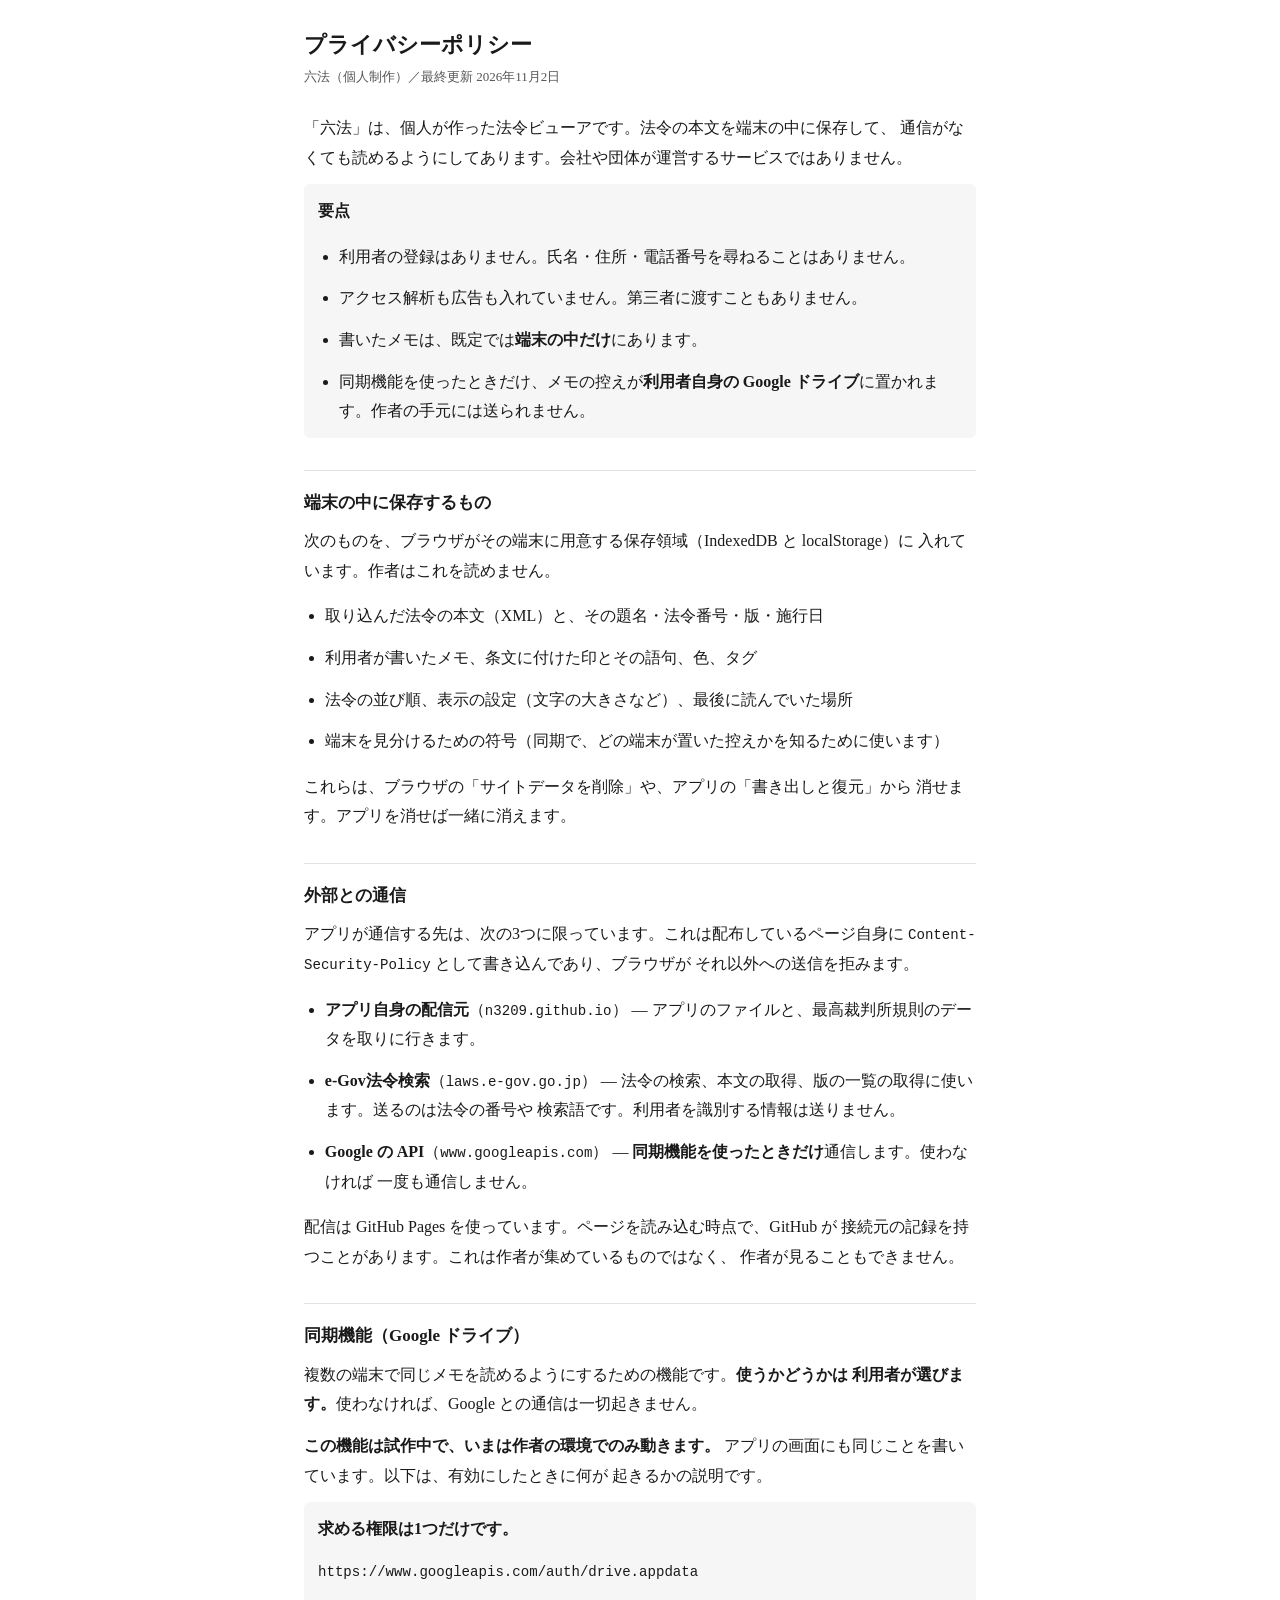
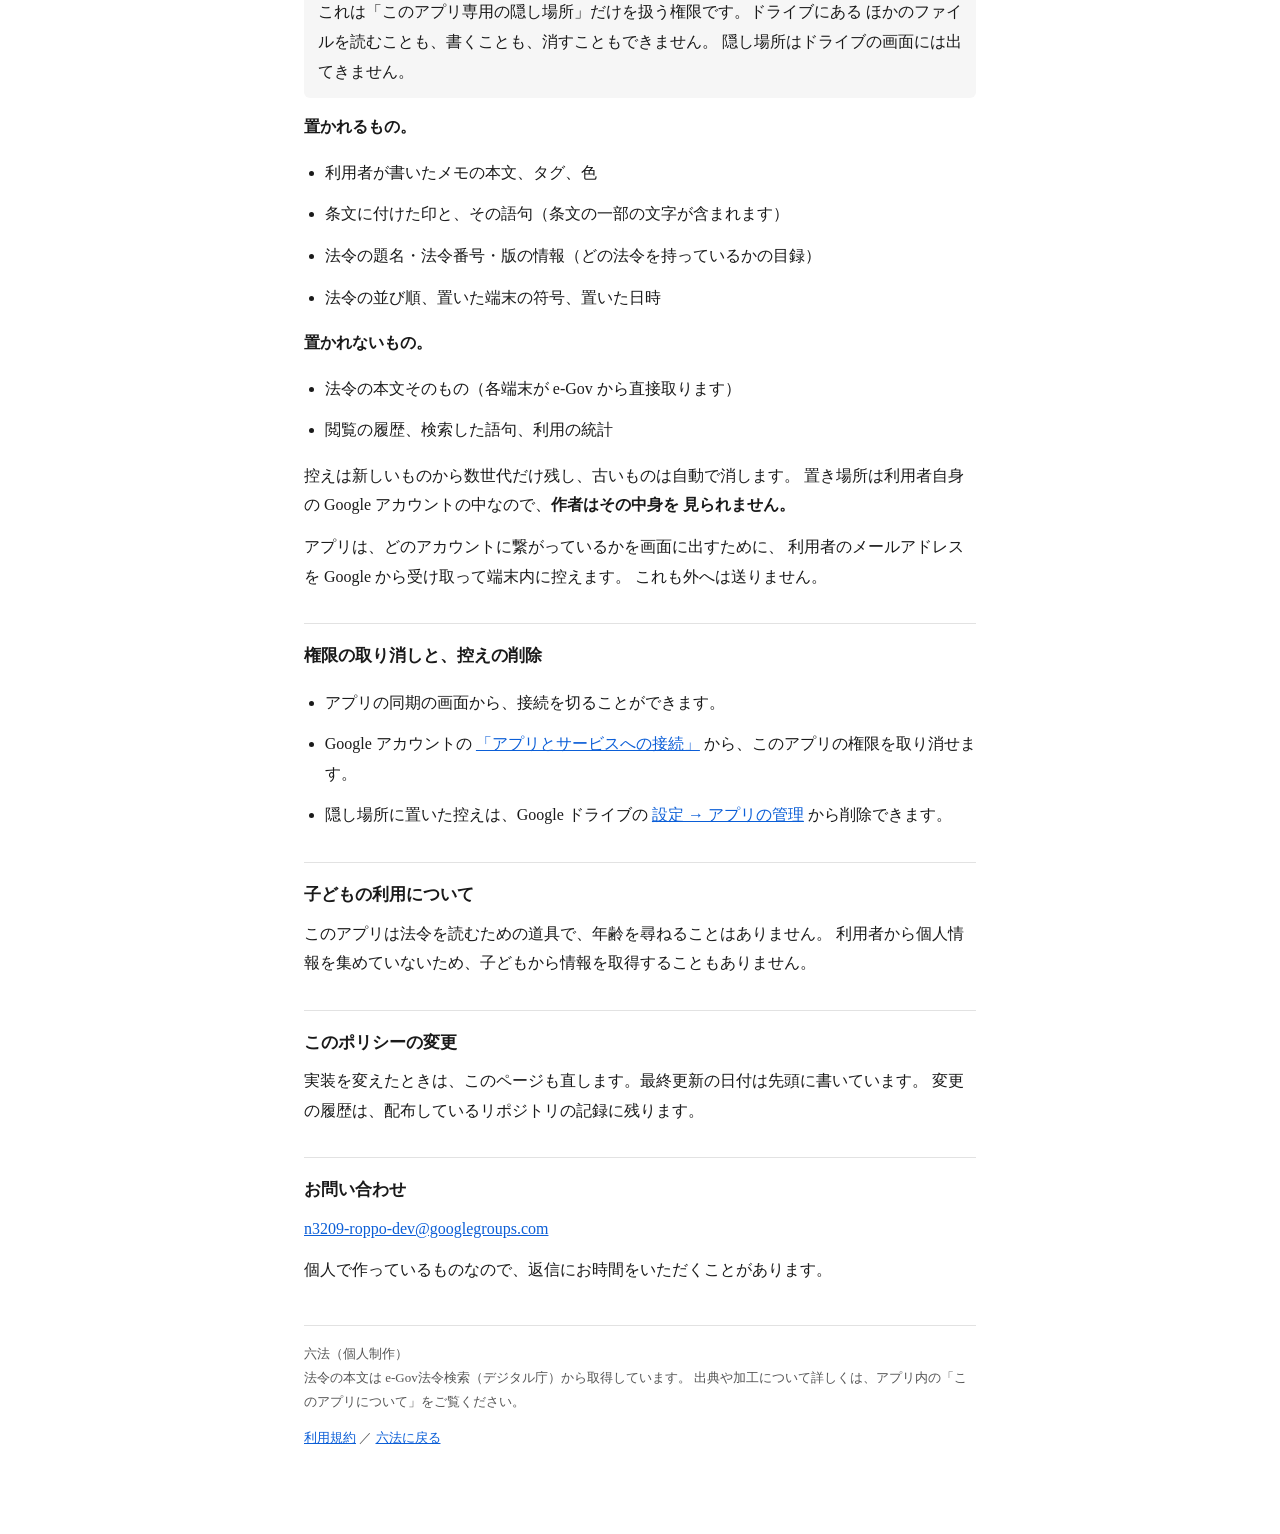
==== privacy.html @ c467ec53 "v120: プライバシーポリシーと利用規約を置く Google の同意画面から直接来るので、アプリ本体から独立させた1枚ずつにする。 JS も style.css も読まない。アプリが壊れていても読め" ====
<!DOCTYPE html>
<html lang="ja">
<head>
<meta charset="UTF-8">
<!--
  プライバシーポリシー。

  アプリ本体から独立させている。JSを読まないし、style.css にも依存しない。
  Google の同意画面からここへ飛んでくるので、アプリが壊れていても読めなければ
  意味がない。

  **書いてあることは、実装から確かめたものだけにする。** 確かめ方を残しておく。

    接続先        index.html の Content-Security-Policy（connect-src）
    解析・広告    配布物に該当するコードが0件（analytics / gtag / sentry 等）
    端末の保存    core.js の IndexedDB と、boot.js の localStorage
    Drive の中身  core.js の buildSnapshot（records に法令XMLは無い）
    スコープ      sync.js の G_SCOPE（drive.appdata の1本だけ）

  実装を変えたら、ここも直す。
-->
<meta name="viewport" content="width=device-width, initial-scale=1">
<meta name="robots" content="index,follow">
<title>プライバシーポリシー — 六法</title>
<style>
  :root {
    --bg: #fff; --fg: #1a1a1a; --dim: #555; --line: #e2e2e2;
    --box: #f6f6f6; --link: #0b5ed7;
  }
  @media (prefers-color-scheme: dark) {
    :root {
      --bg: #16181a; --fg: #e8e8e8; --dim: #a8a8a8; --line: #2e3236;
      --box: #1e2124; --link: #7db3ff;
    }
  }
  * { box-sizing: border-box; }
  body {
    margin: 0; padding: 28px 16px 72px;
    background: var(--bg); color: var(--fg);
    font-family: "Hiragino Mincho ProN", "Yu Mincho", serif;
    font-size: 16px; line-height: 1.85;
    -webkit-text-size-adjust: 100%;
  }
  main { max-width: 42rem; margin: 0 auto; }
  h1 { font-size: 22px; line-height: 1.5; margin: 0 0 4px; }
  h2 {
    font-size: 17px; margin: 32px 0 8px;
    padding-top: 16px; border-top: 1px solid var(--line);
  }
  p, li { margin: 0 0 12px; }
  ul { padding-left: 1.3em; }
  .meta { color: var(--dim); font-size: 13px; margin: 0 0 24px; }
  .box {
    background: var(--box); border-radius: 6px;
    padding: 12px 14px; margin: 0 0 14px;
  }
  .box p:last-child, .box ul:last-child, .box li:last-child { margin-bottom: 0; }
  strong { font-weight: 700; }
  a { color: var(--link); }
  code {
    font-family: ui-monospace, SFMono-Regular, Menlo, monospace;
    font-size: 0.88em; word-break: break-all;
  }
  footer {
    margin-top: 40px; padding-top: 16px; border-top: 1px solid var(--line);
    color: var(--dim); font-size: 13px;
  }
</style>
</head>
<body>
<main>

<h1>プライバシーポリシー</h1>
<p class="meta">
  六法（個人制作）／最終更新 2026年11月2日
</p>

<p>
  「六法」は、個人が作った法令ビューアです。法令の本文を端末の中に保存して、
  通信がなくても読めるようにしてあります。会社や団体が運営するサービスではありません。
</p>

<div class="box">
  <p><strong>要点</strong></p>
  <ul>
    <li>利用者の登録はありません。氏名・住所・電話番号を尋ねることはありません。</li>
    <li>アクセス解析も広告も入れていません。第三者に渡すこともありません。</li>
    <li>書いたメモは、既定では<strong>端末の中だけ</strong>にあります。</li>
    <li>同期機能を使ったときだけ、メモの控えが<strong>利用者自身の
      Google ドライブ</strong>に置かれます。作者の手元には送られません。</li>
  </ul>
</div>

<h2>端末の中に保存するもの</h2>

<p>
  次のものを、ブラウザがその端末に用意する保存領域（IndexedDB と localStorage）に
  入れています。作者はこれを読めません。
</p>
<ul>
  <li>取り込んだ法令の本文（XML）と、その題名・法令番号・版・施行日</li>
  <li>利用者が書いたメモ、条文に付けた印とその語句、色、タグ</li>
  <li>法令の並び順、表示の設定（文字の大きさなど）、最後に読んでいた場所</li>
  <li>端末を見分けるための符号（同期で、どの端末が置いた控えかを知るために使います）</li>
</ul>
<p>
  これらは、ブラウザの「サイトデータを削除」や、アプリの「書き出しと復元」から
  消せます。アプリを消せば一緒に消えます。
</p>

<h2>外部との通信</h2>

<p>
  アプリが通信する先は、次の3つに限っています。これは配布しているページ自身に
  <code>Content-Security-Policy</code> として書き込んであり、ブラウザが
  それ以外への送信を拒みます。
</p>
<ul>
  <li><strong>アプリ自身の配信元</strong>（<code>n3209.github.io</code>）
    — アプリのファイルと、最高裁判所規則のデータを取りに行きます。</li>
  <li><strong>e-Gov法令検索</strong>（<code>laws.e-gov.go.jp</code>）
    — 法令の検索、本文の取得、版の一覧の取得に使います。送るのは法令の番号や
    検索語です。利用者を識別する情報は送りません。</li>
  <li><strong>Google の API</strong>（<code>www.googleapis.com</code>）
    — <strong>同期機能を使ったときだけ</strong>通信します。使わなければ
    一度も通信しません。</li>
</ul>
<p>
  配信は GitHub Pages を使っています。ページを読み込む時点で、GitHub が
  接続元の記録を持つことがあります。これは作者が集めているものではなく、
  作者が見ることもできません。
</p>

<h2>同期機能（Google ドライブ）</h2>

<p>
  複数の端末で同じメモを読めるようにするための機能です。<strong>使うかどうかは
  利用者が選びます。</strong>使わなければ、Google との通信は一切起きません。
</p>

<p>
  <strong>この機能は試作中で、いまは作者の環境でのみ動きます。</strong>
  アプリの画面にも同じことを書いています。以下は、有効にしたときに何が
  起きるかの説明です。
</p>

<div class="box">
  <p><strong>求める権限は1つだけです。</strong></p>
  <p>
    <code>https://www.googleapis.com/auth/drive.appdata</code>
  </p>
  <p>
    これは「このアプリ専用の隠し場所」だけを扱う権限です。ドライブにある
    ほかのファイルを読むことも、書くことも、消すこともできません。
    隠し場所はドライブの画面には出てきません。
  </p>
</div>

<p><strong>置かれるもの。</strong></p>
<ul>
  <li>利用者が書いたメモの本文、タグ、色</li>
  <li>条文に付けた印と、その語句（条文の一部の文字が含まれます）</li>
  <li>法令の題名・法令番号・版の情報（どの法令を持っているかの目録）</li>
  <li>法令の並び順、置いた端末の符号、置いた日時</li>
</ul>

<p><strong>置かれないもの。</strong></p>
<ul>
  <li>法令の本文そのもの（各端末が e-Gov から直接取ります）</li>
  <li>閲覧の履歴、検索した語句、利用の統計</li>
</ul>

<p>
  控えは新しいものから数世代だけ残し、古いものは自動で消します。
  置き場所は利用者自身の Google アカウントの中なので、<strong>作者はその中身を
  見られません。</strong>
</p>

<p>
  アプリは、どのアカウントに繋がっているかを画面に出すために、
  利用者のメールアドレスを Google から受け取って端末内に控えます。
  これも外へは送りません。
</p>

<h2>権限の取り消しと、控えの削除</h2>

<ul>
  <li>アプリの同期の画面から、接続を切ることができます。</li>
  <li>Google アカウントの
    <a href="https://myaccount.google.com/connections" target="_blank"
      rel="noopener">「アプリとサービスへの接続」</a>
    から、このアプリの権限を取り消せます。</li>
  <li>隠し場所に置いた控えは、Google ドライブの
    <a href="https://drive.google.com/drive/settings" target="_blank"
      rel="noopener">設定 → アプリの管理</a>
    から削除できます。</li>
</ul>

<h2>子どもの利用について</h2>

<p>
  このアプリは法令を読むための道具で、年齢を尋ねることはありません。
  利用者から個人情報を集めていないため、子どもから情報を取得することもありません。
</p>

<h2>このポリシーの変更</h2>

<p>
  実装を変えたときは、このページも直します。最終更新の日付は先頭に書いています。
  変更の履歴は、配布しているリポジトリの記録に残ります。
</p>

<h2>お問い合わせ</h2>

<p>
  <a href="mailto:n3209-roppo-dev@googlegroups.com">n3209-roppo-dev@googlegroups.com</a>
</p>
<p>
  個人で作っているものなので、返信にお時間をいただくことがあります。
</p>

<footer>
  <p>
    六法（個人制作）<br>
    法令の本文は e-Gov法令検索（デジタル庁）から取得しています。
    出典や加工について詳しくは、アプリ内の「このアプリについて」をご覧ください。
  </p>
  <p>
    <a href="terms.html">利用規約</a>
    ／
    <a href="./">六法に戻る</a>
  </p>
</footer>

</main>
</body>
</html>
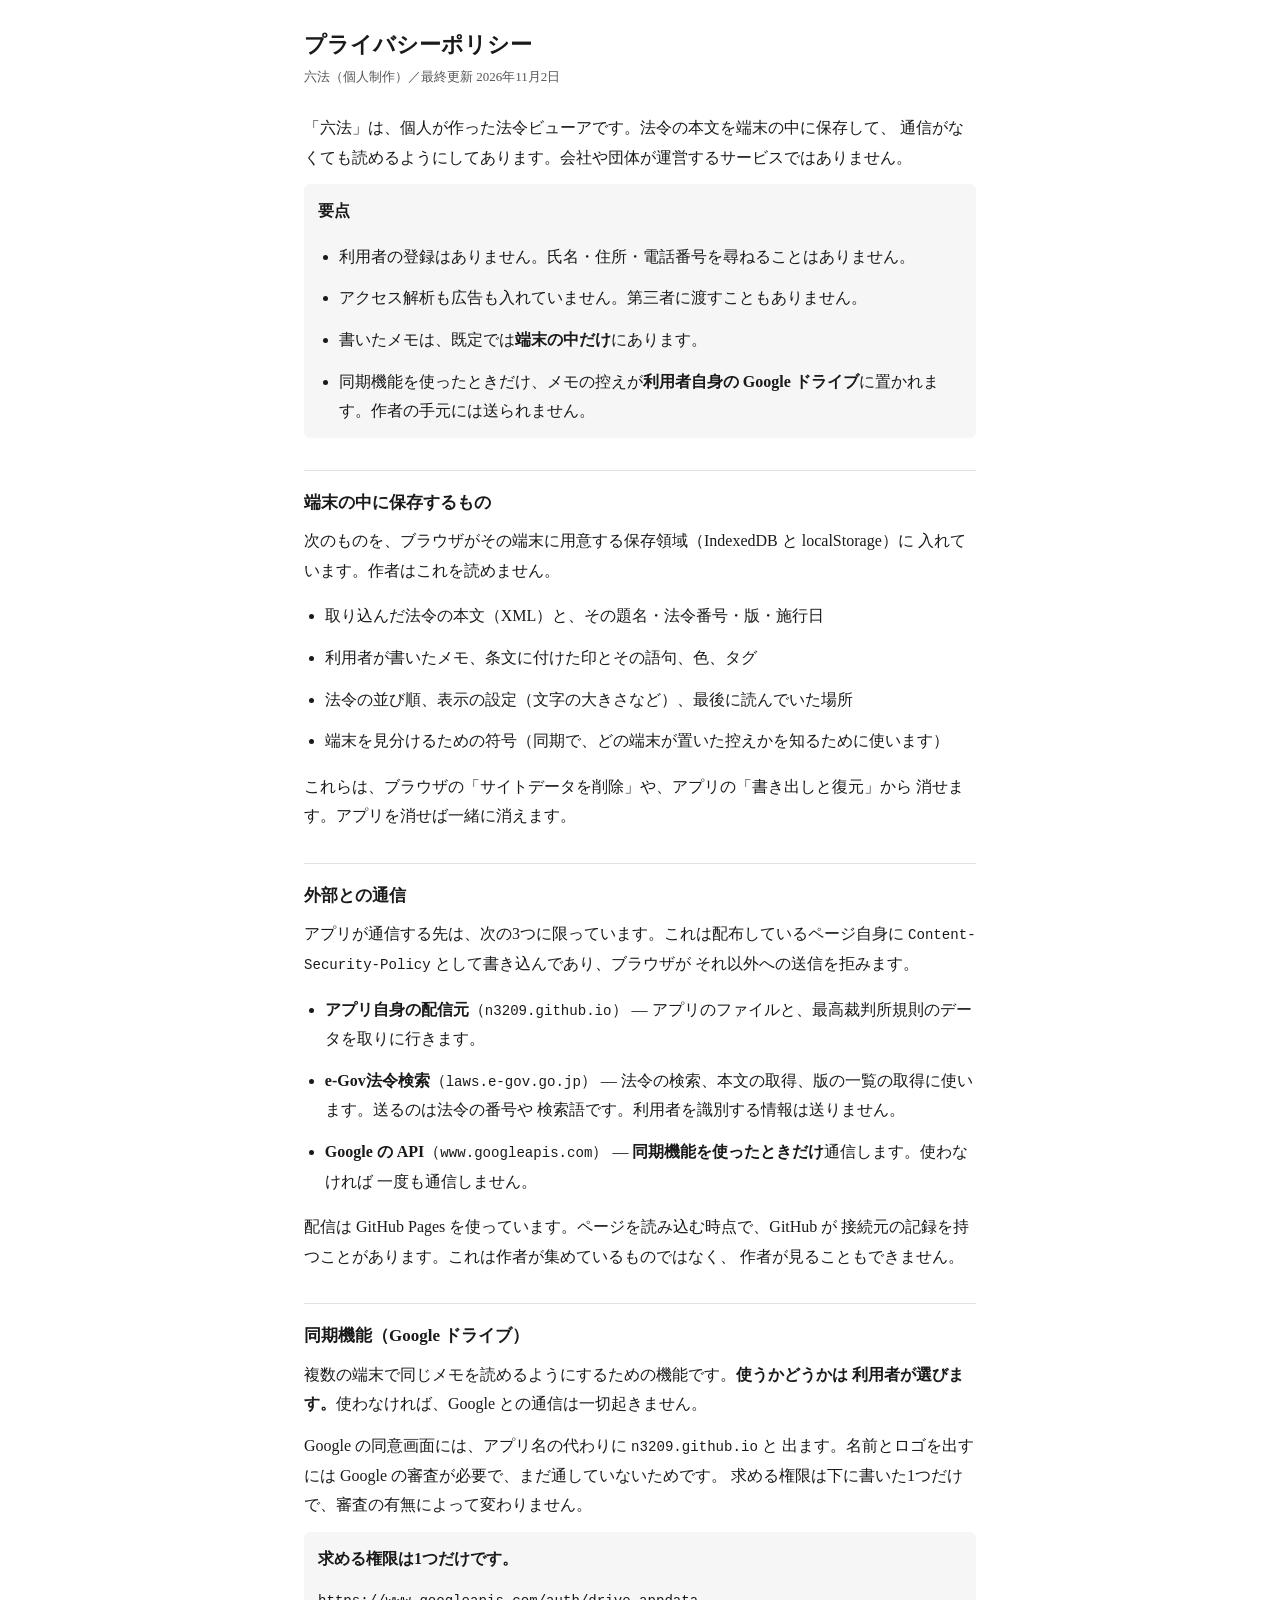
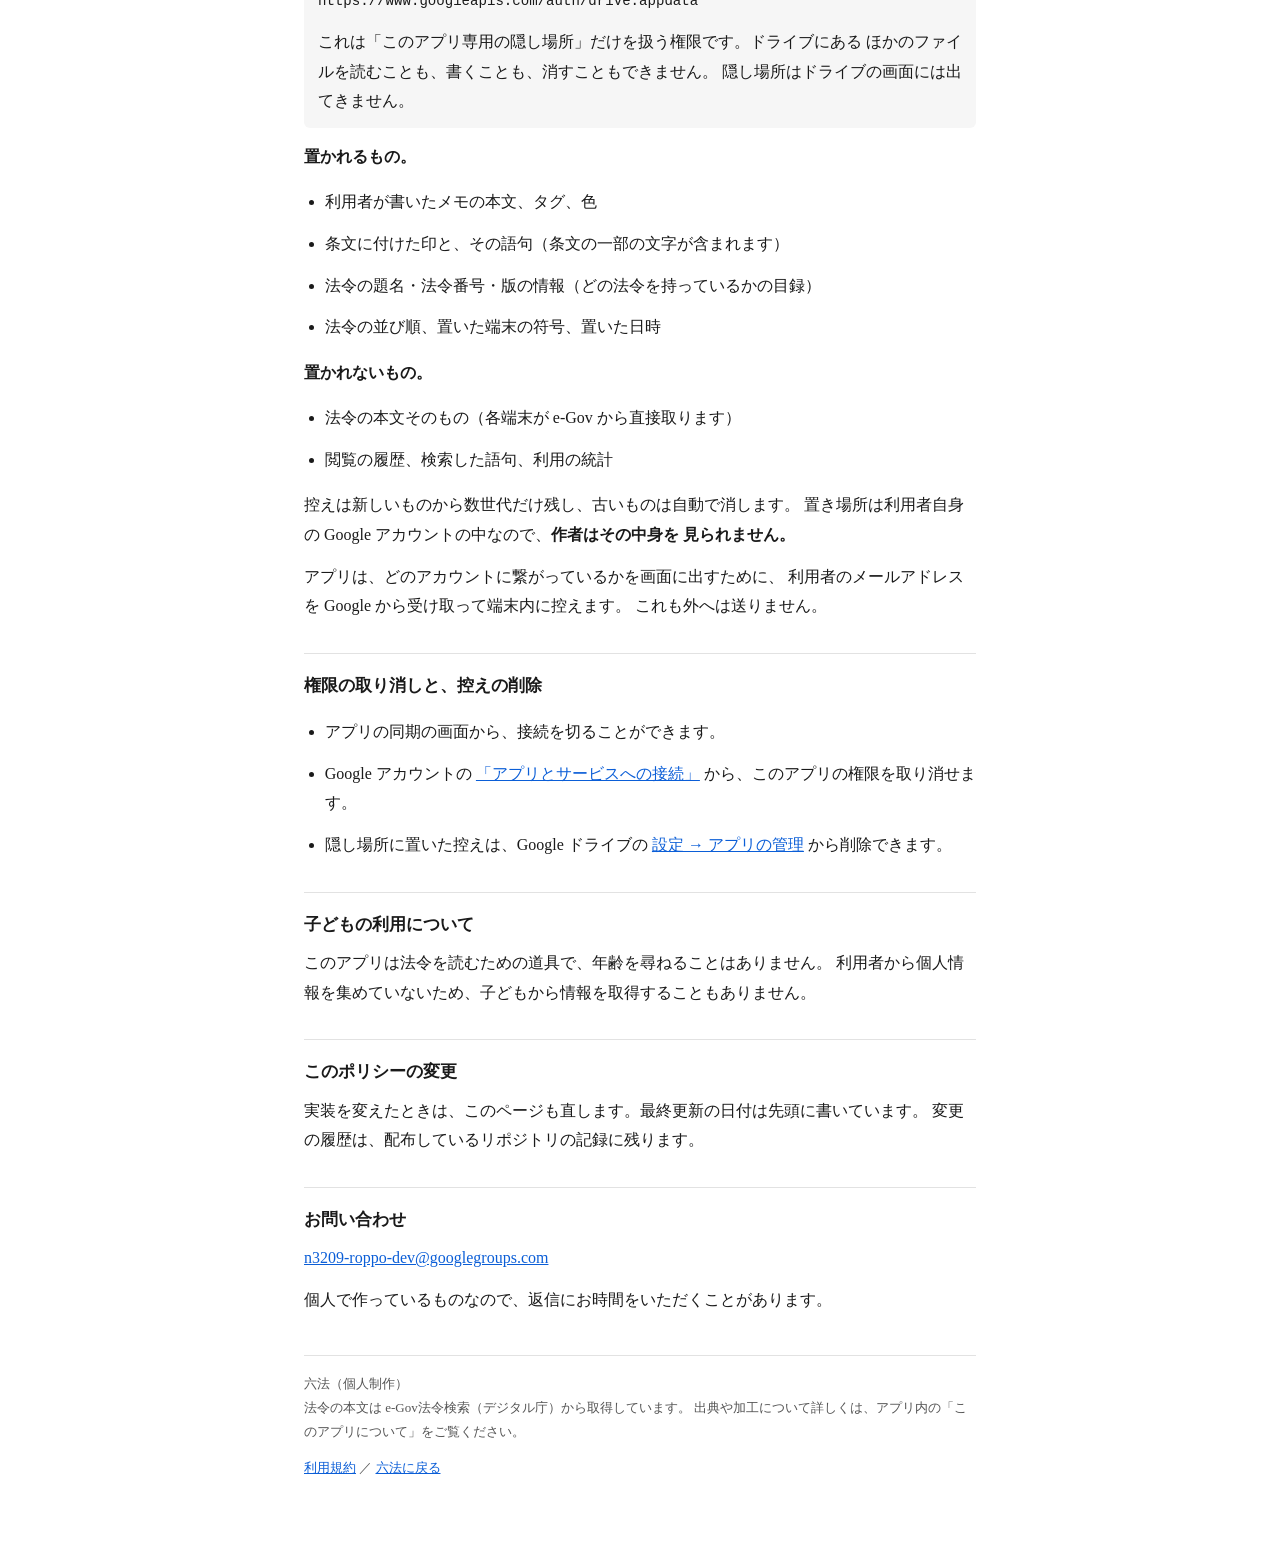
==== commit c569c876: "v122: 同期が誰でも使えるようになったことを書く 本番公開したので「試作中で作者の環境でのみ動きます」は嘘になった。 代わりに、同意画面にアプリ名もロゴも出ずドメインだけが出ることを書く （ブラン" ====
--- a/privacy.html
+++ b/privacy.html
@@ -139,9 +139,9 @@
 </p>
 
 <p>
-  <strong>この機能は試作中で、いまは作者の環境でのみ動きます。</strong>
-  アプリの画面にも同じことを書いています。以下は、有効にしたときに何が
-  起きるかの説明です。
+  Google の同意画面には、アプリ名の代わりに <code>n3209.github.io</code> と
+  出ます。名前とロゴを出すには Google の審査が必要で、まだ通していないためです。
+  求める権限は下に書いた1つだけで、審査の有無によって変わりません。
 </p>
 
 <div class="box">
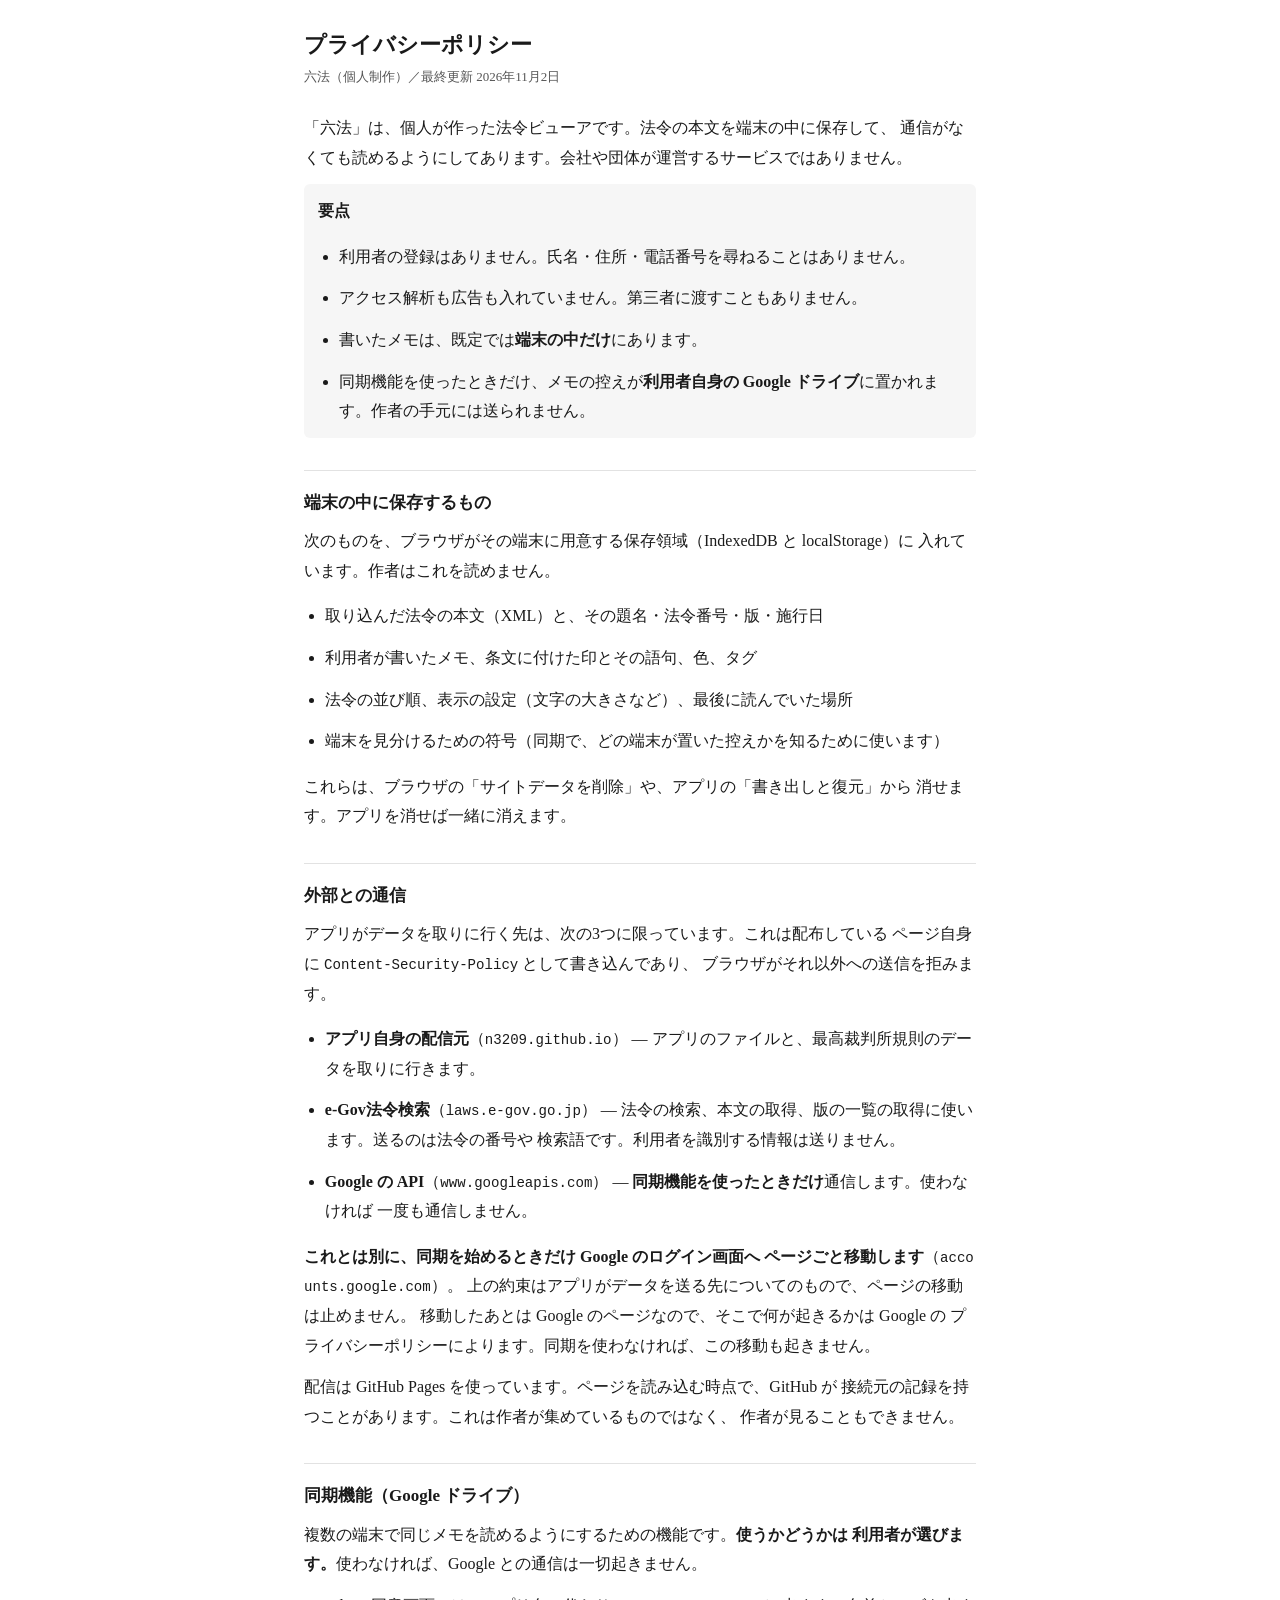
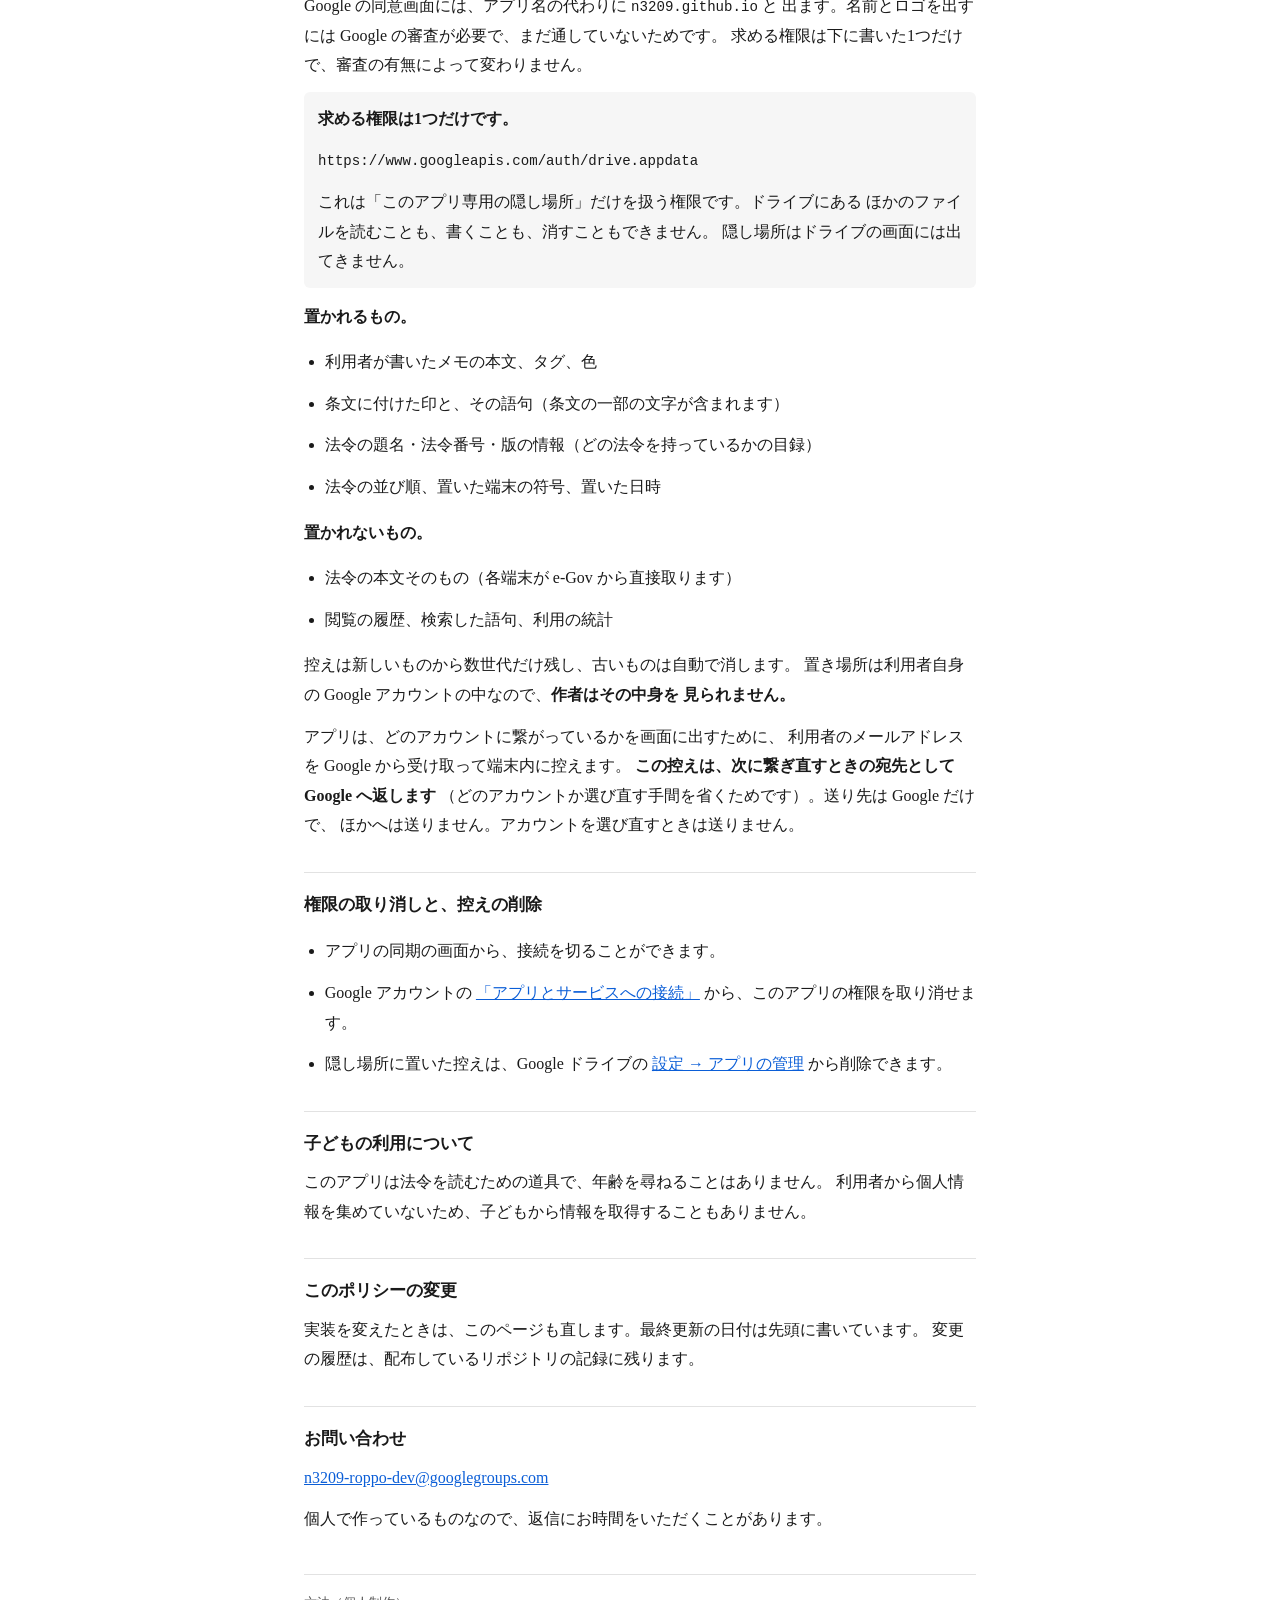
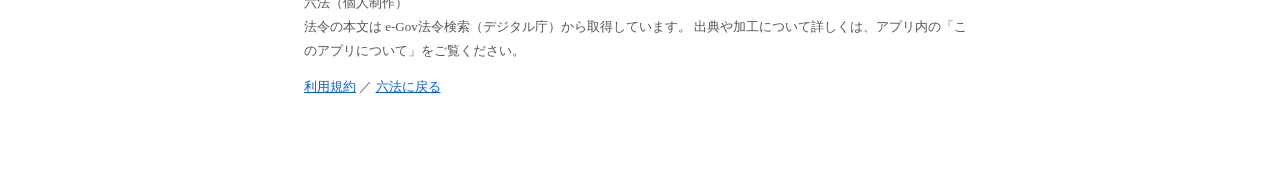
==== commit 4a9f9507: "v124 レビューで出た5件を直す ポリシーの記述を実装に合わせる（login_hint・認証の画面遷移）。 入れ替えの門番を3か所で見る。殻がポリシーと規約を横取りしない。 見せる本文を書類の順に組" ====
--- a/privacy.html
+++ b/privacy.html
@@ -111,9 +111,9 @@
 <h2>外部との通信</h2>
 
 <p>
-  アプリが通信する先は、次の3つに限っています。これは配布しているページ自身に
-  <code>Content-Security-Policy</code> として書き込んであり、ブラウザが
-  それ以外への送信を拒みます。
+  アプリがデータを取りに行く先は、次の3つに限っています。これは配布している
+  ページ自身に <code>Content-Security-Policy</code> として書き込んであり、
+  ブラウザがそれ以外への送信を拒みます。
 </p>
 <ul>
   <li><strong>アプリ自身の配信元</strong>（<code>n3209.github.io</code>）
@@ -126,6 +126,13 @@
     一度も通信しません。</li>
 </ul>
 <p>
+  <strong>これとは別に、同期を始めるときだけ Google のログイン画面へ
+  ページごと移動します</strong>（<code>accounts.google.com</code>）。
+  上の約束はアプリがデータを送る先についてのもので、ページの移動は止めません。
+  移動したあとは Google のページなので、そこで何が起きるかは Google の
+  プライバシーポリシーによります。同期を使わなければ、この移動も起きません。
+</p>
+<p>
   配信は GitHub Pages を使っています。ページを読み込む時点で、GitHub が
   接続元の記録を持つことがあります。これは作者が集めているものではなく、
   作者が見ることもできません。
@@ -179,7 +186,9 @@
 <p>
   アプリは、どのアカウントに繋がっているかを画面に出すために、
   利用者のメールアドレスを Google から受け取って端末内に控えます。
-  これも外へは送りません。
+  <strong>この控えは、次に繋ぎ直すときの宛先として Google へ返します</strong>
+  （どのアカウントか選び直す手間を省くためです）。送り先は Google だけで、
+  ほかへは送りません。アカウントを選び直すときは送りません。
 </p>
 
 <h2>権限の取り消しと、控えの削除</h2>
